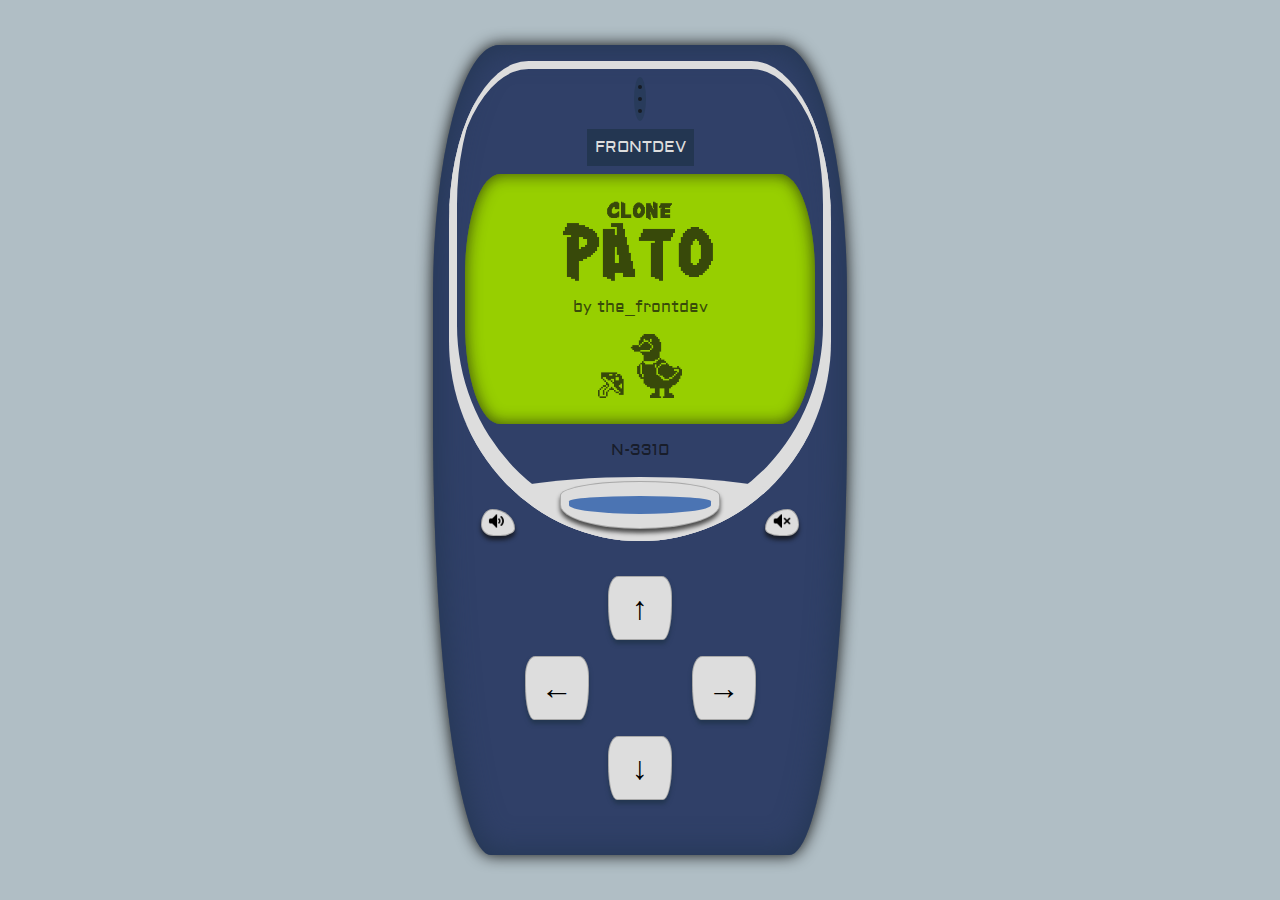
==== index.html @ 9ad909a9 "add all project to the repository" ====
<!DOCTYPE html>
<html lang="es">
<head>
  <meta charset="UTF-8">
  <meta name="viewport" content="width=device-width, initial-scale=1.0">
  <title>Clone PATO</title>
  <link rel="stylesheet" href="style.css">
  <script src="main.js" defer></script>
</head>
<body>
  <div class="container">
    <div class="frame">
      <div class="top">
        <div class="speaker">
          <div class="hole"></div>
          <div class="hole"></div>
          <div class="hole"></div>
        </div>
        <div class="logo">FRONTDEV</div>
        <div class="screen">
          <div class="home">
            <img id="game-name" src="./assets/clone_pato.png" alt="Clone Pato">
            <p>by the_frontdev</p>
            <img id="game-img" src="./assets/clone_pato_img.png" alt="clone pato">
          </div>
          <div class="difficulty hidden">
            <img id="game-name" src="./assets/clone_pato.png" alt="Clone Pato">
            <p>Elige la dificultad</p>
            <div class="difficulty-item selected" data-difficulty="500">Toy Chiquito</div>
            <div class="difficulty-item" data-difficulty="350">Lo jugué de niño</div>
            <div class="difficulty-item" data-difficulty="200">Soy un pato</div>
          </div>
          <div class="game hidden">
            <div class="game-details">
              <p class="score">Score: <span id="score">0</span></p>
              <p class="high-score">High Score: <span id="high-score">0</span></p>
            </div>
            <div class="play-board">
            </div>
          </div>
          <div class="game-over hidden">
            <img src="./assets/skull.svg" alt="Game Over">
            <p class="game-over-title">GAME OVER</p>
            <p class="game-over-score">Tu puntuación fue: <span id="go-score"></span></p>
          </div>
        </div>
        <p id="model">N-3310</p>
        <div class="oval">
          <button class="key" data-key="Enter">
            <div id="enter-symbol"></div>
          </button>
        </div>
      </div>
      <div class="sound-buttons">
        <button id="sound-on">
          <img src="./assets/icons8-voice-48.png" alt="sound-on">
        </button>
        <button id="sound-off">
          <img src="./assets/icons8-sound-off-48.png" alt="sound-off">
        </button>
      </div>
      <div class="bottom">
        <div class="buttons">
          <button class="key" data-key="ArrowUp">&#8593;</button>
          <div class="left-right">
            <button class="key" data-key="ArrowLeft">&#8592;</button>
            <button class="key" data-key="ArrowRight">&#8594;</button>
          </div>
          <button class="key" data-key="ArrowDown">&#8595;</button>
        </div>
      </div>
    </div>
  </div>
  <div id="difficulty" data-delay="500" style="display:none;"></div>
</body>
</html>
---- style.css ----
@import url('https://fonts.googleapis.com/css2?family=Aldrich&display=swap');

:root {
  --general-bg: #0e0e0e;
  --blue-nokia: #304068;
  --blue-nokia-shadow: #233651;
  --blue-nokia-dark: #283b5b;
  --gray: #DDDDDD;
  --screen: #97CF00;
  --duck1L: url('./assets/duckL.svg');
  --duck1R: url('./assets/duckR.svg');
  --duck2L: url('./assets/duck2L.svg');
  --duck2R: url('./assets/duck2R.svg');
  --duck3L: url('./assets/duck3L.svg');
  --duck3R: url('./assets/duck3R.svg');
  --duck4L: url('./assets/duck4L.svg');
  --duck4R: url('./assets/duck4R.svg');
  --duck5L: url('./assets/duck5L.svg');
  --duck5R: url('./assets/duck5R.svg');
}

body {
  margin: 0;
  background: #b0bec5;
  font-family: 'Aldrich';
  color: #0E0E0EB3;
}

.container {
  width: 100%;
  height: 100dvh;
  display: flex;
  justify-content: center;
  align-items: center;
  .frame {
    width: max-content;
    height: 90svh;
    box-sizing: border-box;
    background: var(--blue-nokia);
    padding: 1rem;
    border-radius: 16% 16% 14% 14% / 31% 31% 54% 54%;
    box-shadow: 0 0 2rem var(--blue-nokia-shadow) inset, 0 0 1rem var(--general-bg);
    .top {
      height: 30rem;
      padding: 1rem 1rem 0;
      display: flex;
      flex-direction: column;
      justify-content: flex-start;
      align-items: center;
      border-radius: 25% 25% 60% 60% / 40% 40% 50% 50%;
      box-shadow: 0 0.5rem 0 var(--gray) inset, -0.5rem -1rem 0 var(--gray) inset, 0.5rem -1rem 0 var(--gray) inset;
      box-sizing: border-box;
      overflow: hidden;
      .speaker {
        display: flex;
        flex-direction: column;
        background: var(--blue-nokia-dark);
        border-radius: 50%;
        padding: 0.25rem 0;
        .hole {
          width: 0.25rem;
          height: 0.25rem;
          border-radius: 50%;
          margin: 0.25rem;
          background: #0E0E0EB3;
        }
      }
      .logo {
        padding: 0.5rem;
        margin: 0.5rem 0;
        background: var(--blue-nokia-shadow);
        color: var(--gray);
      }
      .screen {
        width: 350px;
        height: 250px;
        background: var(--screen);
        box-sizing: border-box;
        border-radius: 10% / 40%;
        box-shadow: 0 0 1rem #0E0E0EB3 inset;
        overflow: hidden;
        .home, .difficulty, .game, .game-over {
          width: 100%;
          height: 100%;
          box-sizing: border-box;
          display: flex;
          flex-direction: column;
          justify-content: center;
          align-items: center;
          &.hidden {
            display: none;
          }
        }
        .home {
          #game-name {
            height: 5rem;
          }
          #game-img {
            height: 4rem;
          }
        }
        .difficulty {
          #game-name {
            height: 4rem;
          }
          .difficulty-item {
            margin: 0.25rem 0;
            &.selected::before {
              content: "\2192";
              margin-right: 0.5rem;
            }
          }
        }
        .game {
          width: 90%;
          border: 1px solid #0E0E0EB3;
          margin: 0 auto;
          .game-details {
            box-sizing: border-box;
            width: 100%;
            font-size: 0.75rem;
            font-weight: 500;
            padding: 0 2rem;
            display: flex;
            justify-content: space-between;
            border-bottom: 2px solid #0E0E0EB3;
          }
          .play-board {
            width: 100%;
            height: 100%;
            box-sizing: border-box;
            display: grid;
            grid-template: repeat(20, 1fr) / repeat(30, 1fr);

            .duck {
              background: url('./assets/duck1L.svg') no-repeat center center/contain;
            }

            .food {
              background: url('./assets/hongo.svg') no-repeat center center/contain;
            }
          }
        }
      }
      .oval {
        width: 100%;
        height: 4rem;
        border-radius: 50%;
        background: var(--gray);
        display: flex;
        justify-content: center;
        align-items: flex-start;
        padding-top: 0.25rem;
        box-sizing: border-box;
        .key {
          width: 10rem;
          height: 3rem;
          border-radius: 50% 50% 50% 50% / 30% 30% 50% 50%;
          border: 1px solid #0E0E0E40;
          box-shadow: 0 0.25rem 0.25rem #0E0E0EB3;
          background: var(--gray);
          padding: 0.5rem;
          box-sizing: border-box;
          cursor: pointer;
          #enter-symbol {
            width: 100%;
            height: 60%;
            background: #0d47a1b3;
            box-sizing: border-box;
            border-radius: 50% 50% 50% 50% / 30% 30% 50% 50%;
          }
        }
      }
    }
    .sound-buttons {
      width: 100%;
      display: flex;
      justify-content: space-between;
      box-sizing: border-box;
      margin-top: -2rem;
      padding: 0 2rem;
      #sound-on, #sound-off {
        background: var(--gray);
        border: 1px solid #0E0E0E40;
        box-shadow: 0 0.25rem 0.25rem #0E0E0EB3;
        &>img {
          width: 1.25rem;
        }
      }
      #sound-on {
        border-radius: 33% 67% 43% 36% / 58% 72% 28% 42%;
      }
      #sound-off {
        border-radius: 67% 33% 36% 43% / 72% 58% 42% 28%;
      }
    }
    .bottom {
      height: auto;
      width: 100%;
      padding: 2.5rem 1.5rem;
      box-sizing: border-box;
      .buttons {
        display: flex;
        flex-direction: column;
        justify-content: center;
        align-items: center;
        .key {
          padding: 0.5rem;
          font-size: 2rem;
          font-weight: bold;
          width: 4rem;
          height: 4rem;
          border: 1px solid #0E0E0E40;
          background: var(--gray);
          border-radius: 16% 16% 14% 14% / 31% 31% 54% 54%;
          box-shadow: 0 0.25rem 0.25rem var(--blue-nokia-shadow);
          cursor: pointer;
        }
        .left-right {
          width: 100%;
          display: flex;
          justify-content: space-around;
          margin: 1rem 0
        }
      }
    }
  }
}
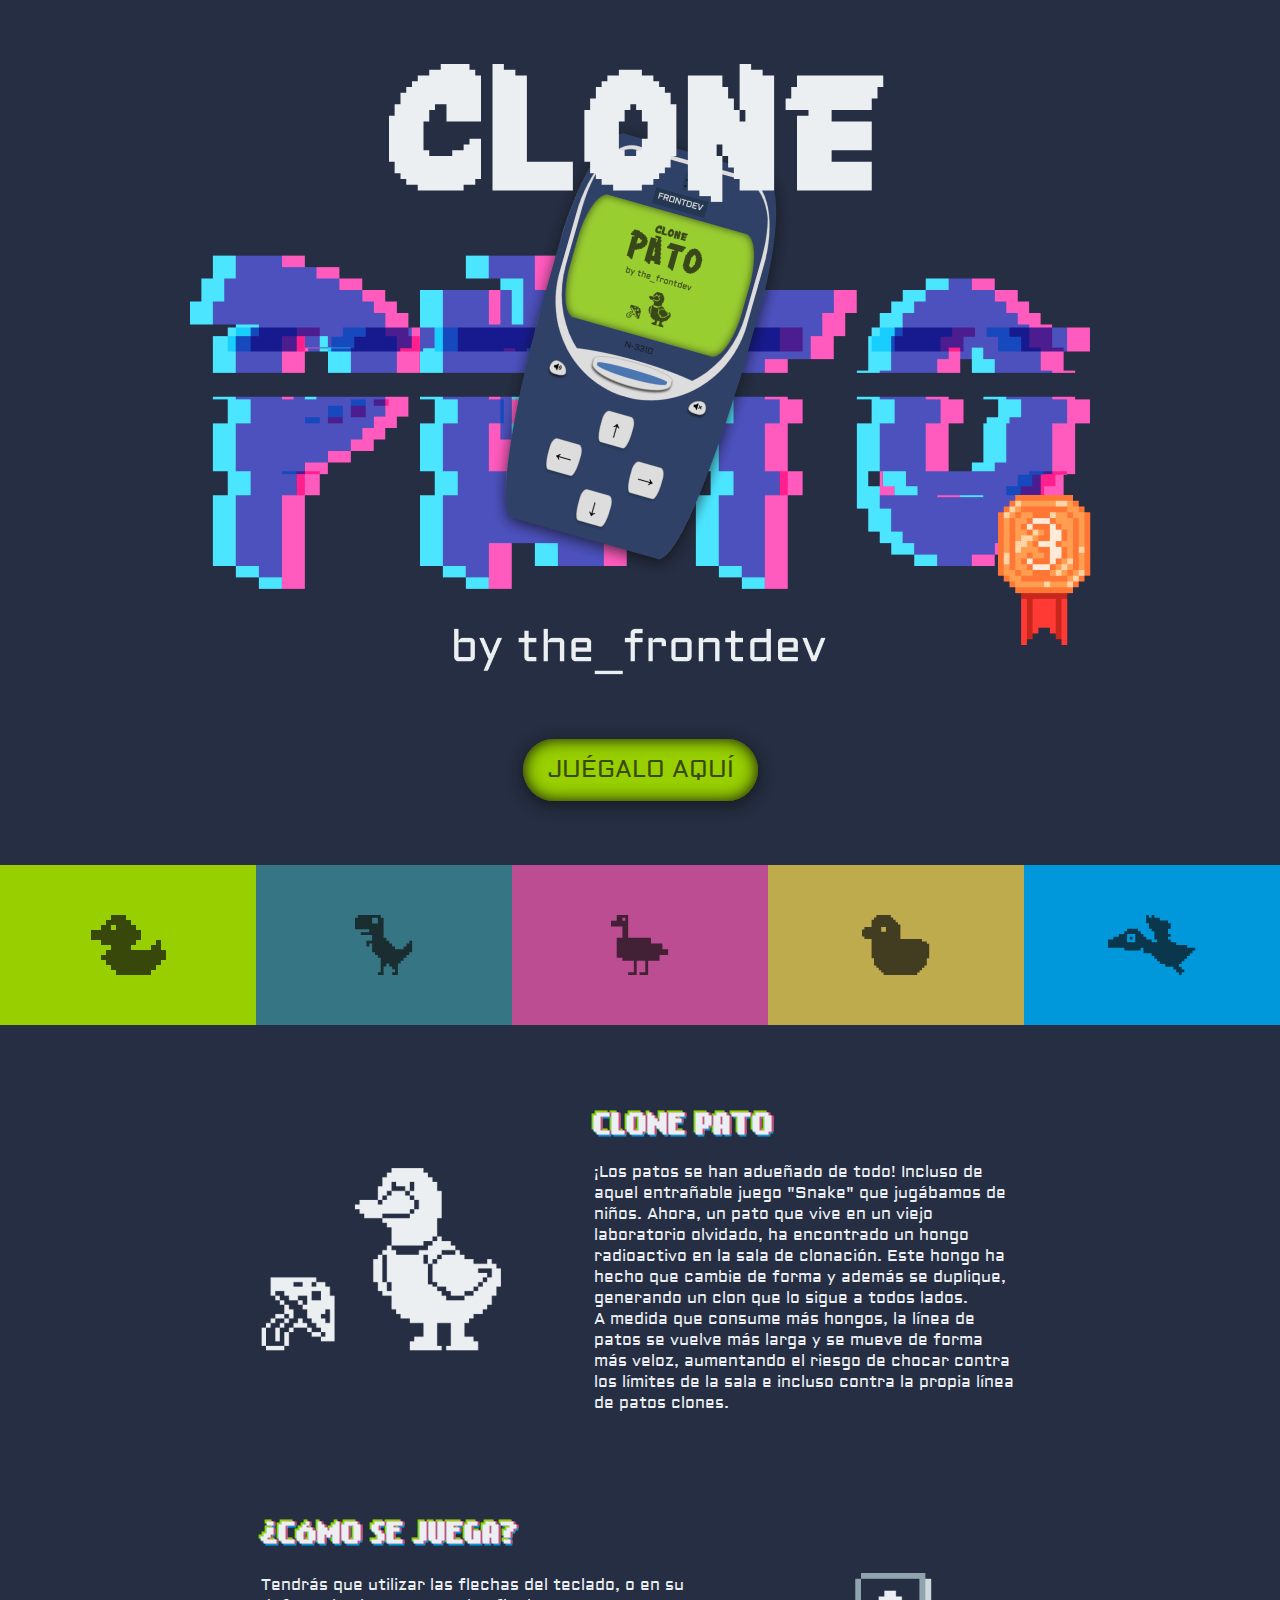
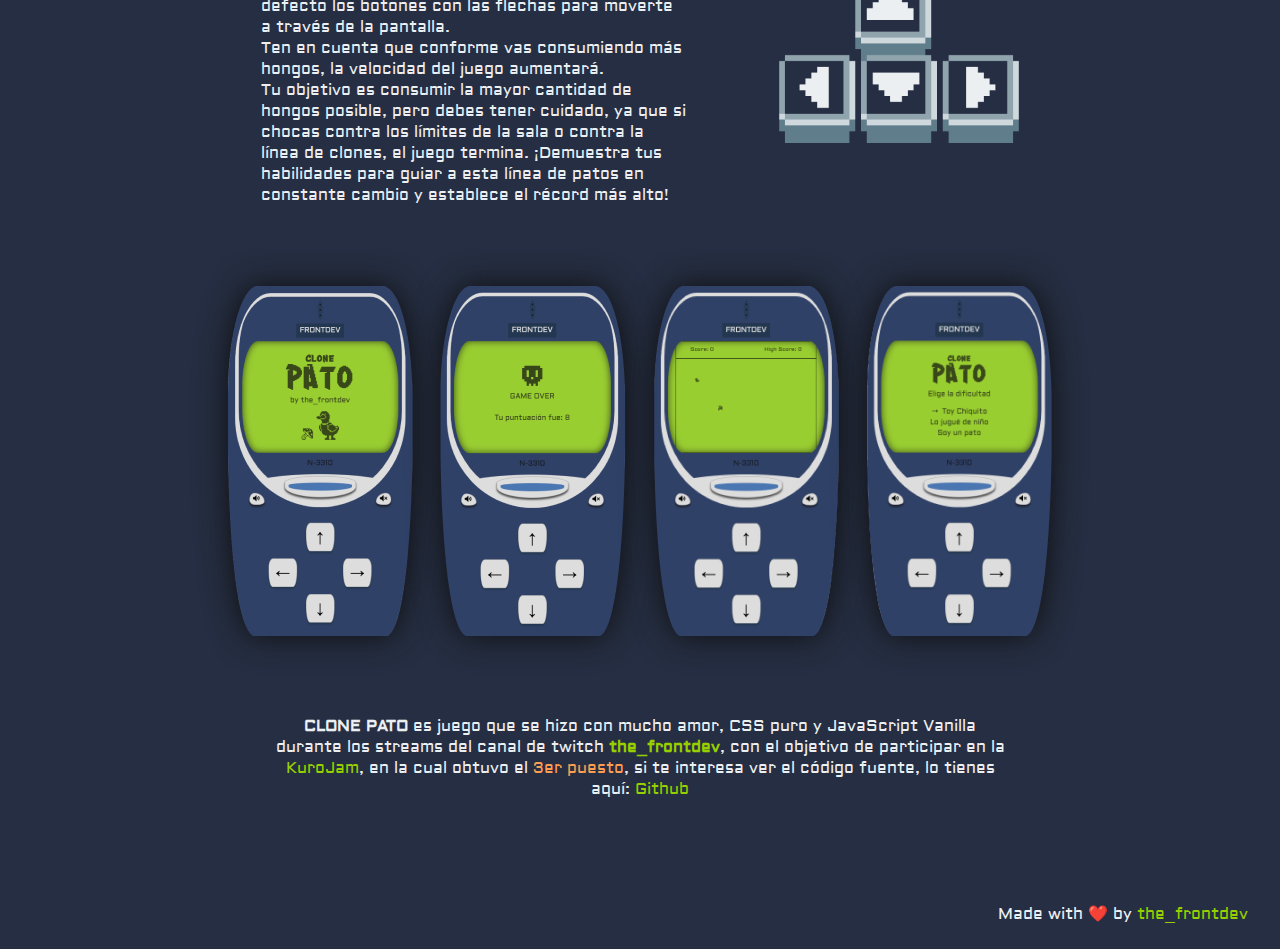
==== commit 9c04308c: "add landing" ====
--- a/index.html
+++ b/index.html
@@ -1,76 +1,84 @@
 <!DOCTYPE html>
 <html lang="es">
+
 <head>
   <meta charset="UTF-8">
   <meta name="viewport" content="width=device-width, initial-scale=1.0">
   <title>Clone PATO</title>
-  <link rel="stylesheet" href="style.css">
-  <script src="main.js" defer></script>
+  <link rel="stylesheet" href="./assets/css/style.css">
 </head>
+
 <body>
   <div class="container">
-    <div class="frame">
-      <div class="top">
-        <div class="speaker">
-          <div class="hole"></div>
-          <div class="hole"></div>
-          <div class="hole"></div>
-        </div>
-        <div class="logo">FRONTDEV</div>
-        <div class="screen">
-          <div class="home">
-            <img id="game-name" src="./assets/clone_pato.png" alt="Clone Pato">
-            <p>by the_frontdev</p>
-            <img id="game-img" src="./assets/clone_pato_img.png" alt="clone pato">
-          </div>
-          <div class="difficulty hidden">
-            <img id="game-name" src="./assets/clone_pato.png" alt="Clone Pato">
-            <p>Elige la dificultad</p>
-            <div class="difficulty-item selected" data-difficulty="500">Toy Chiquito</div>
-            <div class="difficulty-item" data-difficulty="350">Lo jugué de niño</div>
-            <div class="difficulty-item" data-difficulty="200">Soy un pato</div>
-          </div>
-          <div class="game hidden">
-            <div class="game-details">
-              <p class="score">Score: <span id="score">0</span></p>
-              <p class="high-score">High Score: <span id="high-score">0</span></p>
-            </div>
-            <div class="play-board">
-            </div>
-          </div>
-          <div class="game-over hidden">
-            <img src="./assets/skull.svg" alt="Game Over">
-            <p class="game-over-title">GAME OVER</p>
-            <p class="game-over-score">Tu puntuación fue: <span id="go-score"></span></p>
-          </div>
-        </div>
-        <p id="model">N-3310</p>
-        <div class="oval">
-          <button class="key" data-key="Enter">
-            <div id="enter-symbol"></div>
-          </button>
-        </div>
-      </div>
-      <div class="sound-buttons">
-        <button id="sound-on">
-          <img src="./assets/icons8-voice-48.png" alt="sound-on">
-        </button>
-        <button id="sound-off">
-          <img src="./assets/icons8-sound-off-48.png" alt="sound-off">
-        </button>
-      </div>
-      <div class="bottom">
-        <div class="buttons">
-          <button class="key" data-key="ArrowUp">&#8593;</button>
-          <div class="left-right">
-            <button class="key" data-key="ArrowLeft">&#8592;</button>
-            <button class="key" data-key="ArrowRight">&#8594;</button>
-          </div>
-          <button class="key" data-key="ArrowDown">&#8595;</button>
-        </div>
-      </div>
+    <img src="./assets/img/Group 164.png" alt="Clone PATO" class="hero">
+    <a href="./game.html" target="_blank" rel="noopener noreferrer" class="button">JUÉGALO AQUÍ</a>
+  </div>
+  <div class="ducks">
+    <div class="duck">
+      <img src="./assets/img/duckL.svg" alt="">
+    </div>
+    <div class="duck">
+      <img src="./assets/img/duck2L.svg" alt="">
+    </div>
+    <div class="duck">
+      <img src="./assets/img/duck3L.svg" alt="">
+    </div>
+    <div class="duck">
+      <img src="./assets/img/duck4L.svg" alt="">
+    </div>
+    <div class="duck">
+      <img src="./assets/img/duck5L.svg" alt="">
     </div>
   </div>
-  <div id="difficulty" data-delay="500" style="display:none;"></div>
+  <div class="container">
+    <section class="section">
+      <img class="game-info-img" src="./assets/img/Group 163.png" alt="Clone PATO">
+      <div class="game-info">
+        <h2 class="section-title">CLONE PATO</h2>
+        <p class="section-info">
+          ¡Los patos se han adueñado de todo! Incluso de aquel entrañable juego "Snake" que jugábamos de niños. Ahora,
+          un pato que vive en un viejo laboratorio olvidado, ha encontrado un hongo radioactivo en la sala de clonación.
+          Este hongo ha hecho que cambie de forma y además se duplique, generando un clon que lo sigue a todos lados.
+          <br>
+          A medida que consume más hongos, la línea de patos se vuelve más larga y se mueve de forma más veloz,
+          aumentando el riesgo de chocar contra los límites de la sala e incluso contra la propia línea de patos clones.
+        </p>
+      </div>
+    </section>
+    <section class="section">
+      <div class="how-to-play">
+        <h3 class="section-title">¿CÓMO SE JUEGA?</h3>
+        <p class="section-info">
+          Tendrás que utilizar las flechas del teclado, o en su defecto los botones con las flechas para moverte a
+          través de la pantalla.
+          <br>
+          Ten en cuenta que conforme vas consumiendo más hongos, la velocidad del juego aumentará.
+          <br>
+          Tu objetivo es consumir la mayor cantidad de hongos posible, pero debes tener cuidado, ya que si chocas contra
+          los límites de la sala o contra la línea de clones, el juego termina. ¡Demuestra tus habilidades para guiar a
+          esta línea de patos en constante cambio y establece el récord más alto!
+        </p>
+      </div>
+      <img class="how-to-play-img" src="./assets/img/Vector.png">
+    </section>
+    <div class="screens">
+      <img src="./assets/img/Mask group.png" alt="Splash screen" class="screen">
+      <img src="./assets/img/Mask group-1.png" alt="Difficulty screen" class="screen">
+      <img src="./assets/img/Mask group-2.png" alt="Game screen" class="screen">
+      <img src="./assets/img/Mask group-3.png" alt="Game over screen" class="screen">
+    </div>
+    <p class="info">
+      <strong>CLONE PATO</strong> es juego que se hizo con mucho amor, CSS puro y JavaScript Vanilla durante los streams
+      del canal de twitch <a href="https://twitch.tv/the_frontdev" target="_blank"
+        rel="noopener noreferrer"><strong>the_frontdev</strong></a>, con el objetivo de participar en la <a
+        href="https://kurojam.com" target="_blank" rel="noopener noreferrer">KuroJam</a>, en la cual obtuvo el <span>3er
+        puesto</span>, si te interesa ver el código fuente, lo tienes aquí: <a
+        href="https://github.com/the-frondev/clone-suck" target="_blank" rel="noopener noreferrer">Github</a>
+    </p>
+  </div>
+  <footer>
+    <p>Made with ❤️ by <a href="https://thefront.dev" target="_blank" rel="noopener noreferrer">the_frontdev</a></p>
+  </footer>
 </body>
+
 </html>--- a/assets/css/style.css
+++ b/assets/css/style.css
@@ -0,0 +1,154 @@
+@import url('https://fonts.googleapis.com/css2?family=Aldrich&display=swap');
+@font-face {
+  font-family: 'Nokia';
+  src: url('/assets/nokiafc22.ttf');
+}
+:root {
+  --bg: #252E42;
+  --green: #97CF00;
+  --green-blue: #367684;
+  --pink: #BD4D93;
+  --yellow: #BDAB4D;
+  --blue: #0098DA;
+  --light: #ECEFF1;
+  --dark: #0E0E0E;
+  --dark70: #0E0E0EB3;
+  --bronze: #FF9D51;
+}
+
+body {
+  background: var(--bg);
+  margin: 0;
+}
+.container {
+  width: 95dvw;
+  display: flex;
+  flex-direction: column;
+  margin: auto;
+  align-items: center;
+  box-sizing: border-box;
+  padding: 4rem 0;
+  
+  .button {
+    font-family: 'Aldrich', sans-serif;
+    font-size: 1.5rem;
+    text-decoration: none;
+    color: var(--dark70);
+    background: var(--green);
+    border-radius: 2rem;
+    padding: 1rem 1.5rem;
+    margin: 4rem 0 0;
+    box-sizing: border-box;
+    box-shadow: 0 0 1rem var(--dark) inset, 0 0.25rem 1rem var(--dark70);
+  }
+  .section {
+    display: flex;
+    justify-content: space-around;
+    align-items: center;
+    width: 70%;
+    box-sizing: border-box;
+    &:first-child {
+      margin-bottom: 4rem;
+    }
+    .game-info-img, .how-to-play-img {
+      width: 15rem;
+      height: fit-content;
+    }
+    .game-info, .how-to-play {
+      width: 50%;
+      height: auto;
+      box-sizing: border-box;
+    }
+    .game-info-img, .how-to-play {
+      order: 1;
+    }
+    .game-info, .how-to-play-img {
+      order: 2;
+    }
+    .section-title {
+      font-family: 'Nokia', sans-serif;
+      font-size: 1.5rem;
+      color: var(--light);
+      text-shadow: 0.125rem 0 0 var(--pink),
+      -0.125rem -0.125rem 0 var(--green),
+      0.125rem 0.125rem 0 var(--blue);;
+    }
+    .section-info {
+      font-family: 'Aldrich', sans-serif;
+      font-size: 1rem;
+      color: var(--light);
+    }
+  }
+  .screens {
+    width: 70%;
+    display: flex;
+    justify-content: space-around;
+    box-sizing: border-box;
+    margin: 4rem 0;
+    .screen {
+      filter: drop-shadow(0 0 1rem var(--dark));
+    }
+  }
+  .info {
+    width: 60%;
+    font-family: 'Aldrich', sans-serif;
+    font-size: 1rem;
+    color: var(--light);
+    text-align: center;
+    &>a {
+      text-decoration: none;
+      color: var(--green);
+    }
+    &>span {
+      color: var(--bronze);
+    }
+  }
+  .duck-glitch {
+    width: 17rem;
+    height: 12.5rem;
+    box-sizing: border-box;
+    
+  }
+}
+.ducks {
+  width: 100%;
+  display: flex;
+  justify-content: space-between;
+  box-sizing: border-box;
+  .duck {
+    height: 10rem;
+    width: 20%;
+    box-sizing: border-box;
+    display: flex;
+    justify-content: center;
+    align-items: center;
+    &:first-child {
+      background: var(--green);
+    }
+    &:nth-child(2) {
+      background: var(--green-blue);
+    }
+    &:nth-child(3) {
+      background: var(--pink);
+    }
+    &:nth-child(4) {
+      background: var(--yellow);
+    }
+    &:last-child {
+      background: var(--blue);
+    }
+  }
+}
+footer {
+  padding: 0.5rem 2rem;
+  & p {
+    font-family: 'Aldrich', sans-serif;
+    font-size: 1rem;
+    color: var(--light);
+    text-align: right;
+    & a {
+      text-decoration: none;
+      color: var(--green);
+    }
+  }
+}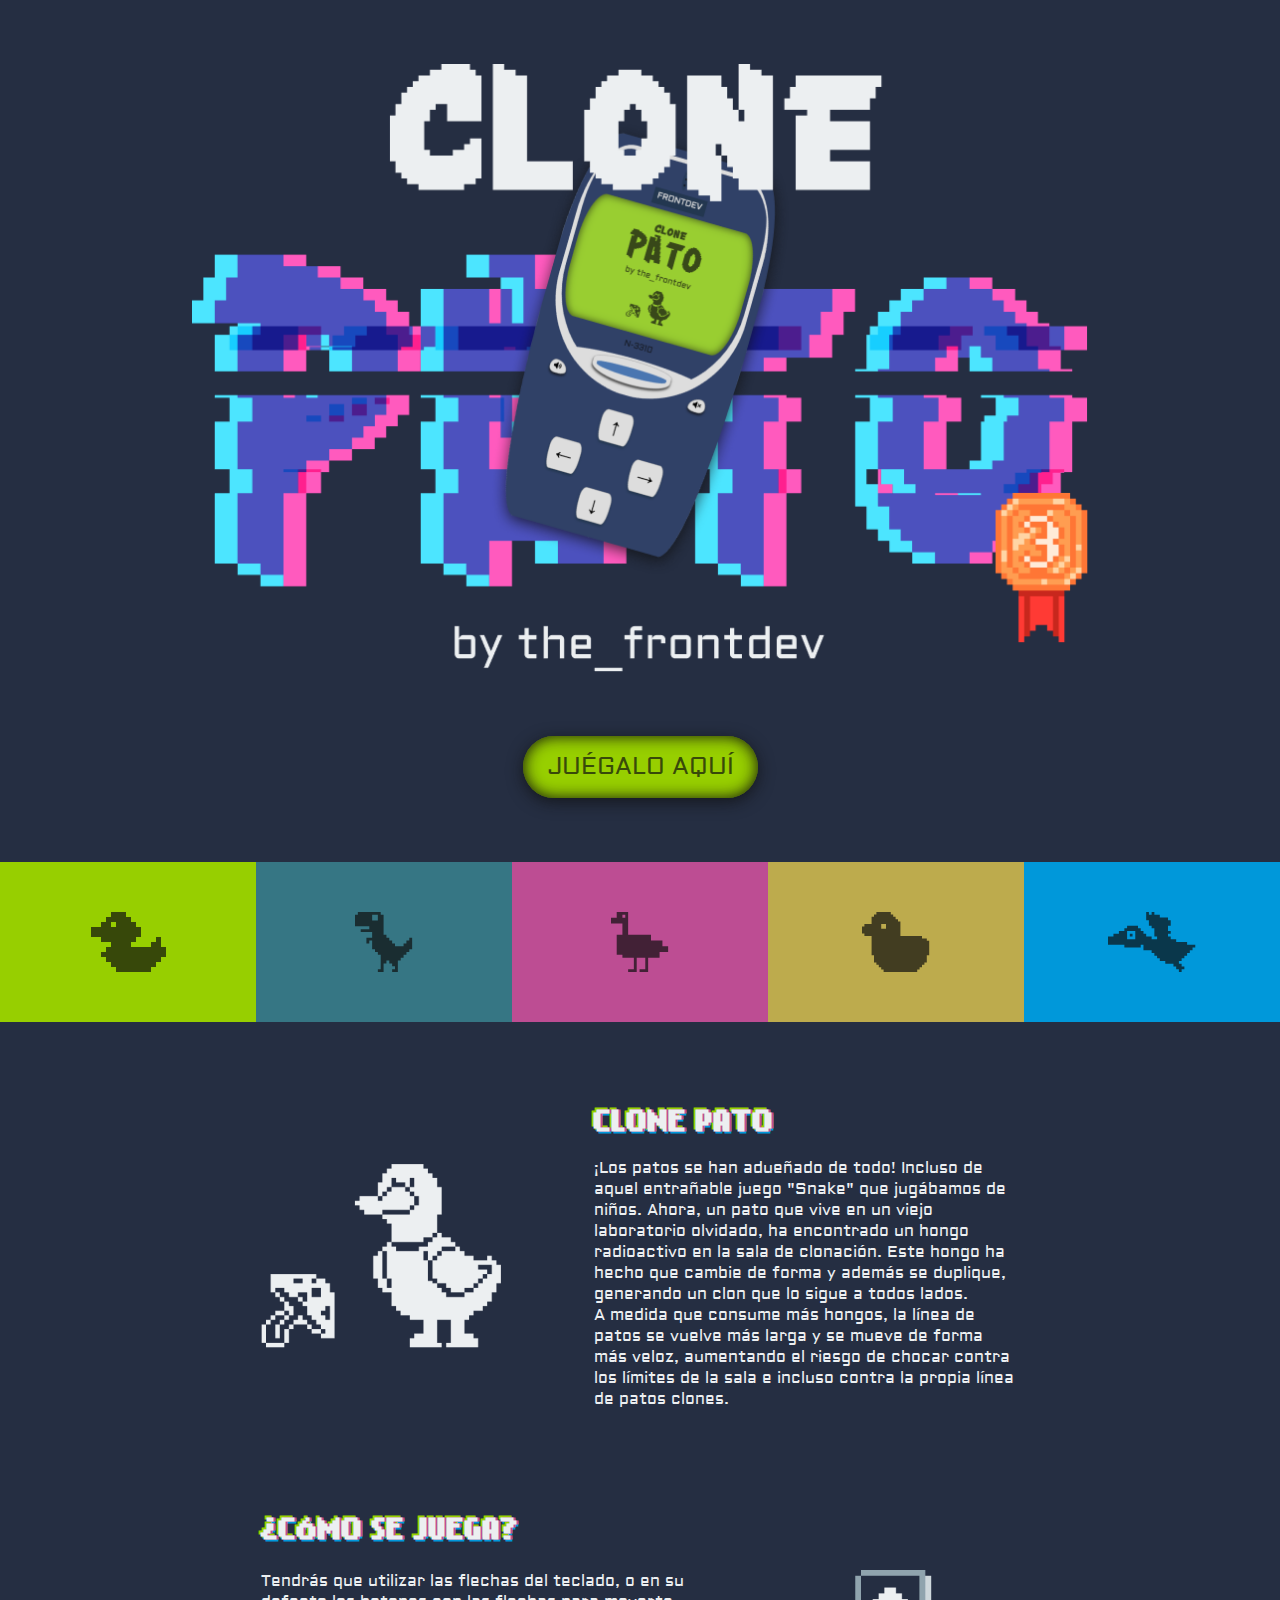
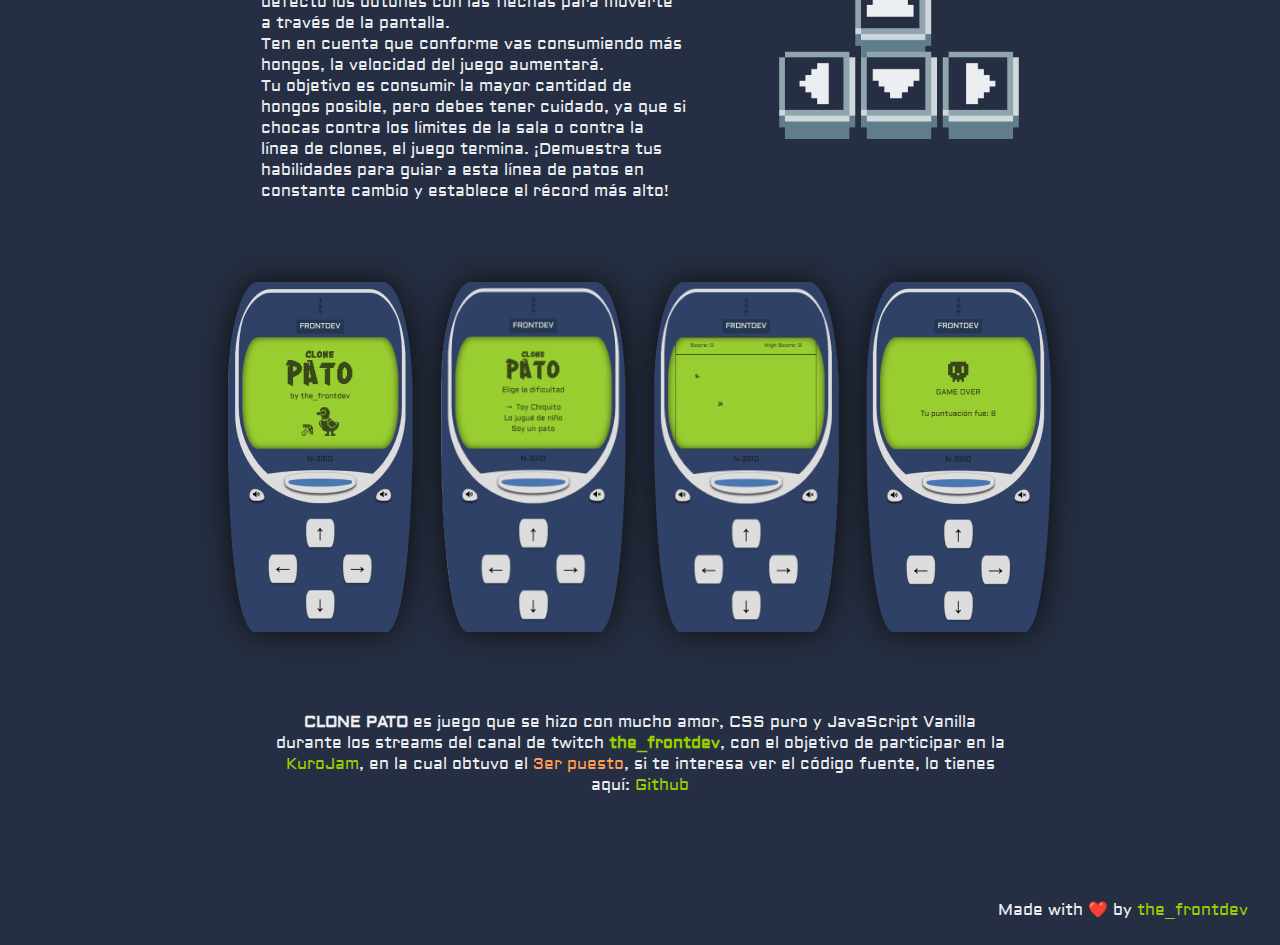
==== commit 1ba2123a: "fix screen images order" ====
--- a/index.html
+++ b/index.html
@@ -63,9 +63,9 @@
     </section>
     <div class="screens">
       <img src="./assets/img/Mask group.png" alt="Splash screen" class="screen">
-      <img src="./assets/img/Mask group-1.png" alt="Difficulty screen" class="screen">
+      <img src="./assets/img/Mask group-3.png" alt="Difficulty screen" class="screen">
       <img src="./assets/img/Mask group-2.png" alt="Game screen" class="screen">
-      <img src="./assets/img/Mask group-3.png" alt="Game over screen" class="screen">
+      <img src="./assets/img/Mask group-1.png" alt="Game over screen" class="screen">
     </div>
     <p class="info">
       <strong>CLONE PATO</strong> es juego que se hizo con mucho amor, CSS puro y JavaScript Vanilla durante los streams
--- a/assets/css/style.css
+++ b/assets/css/style.css
@@ -28,6 +28,10 @@
   align-items: center;
   box-sizing: border-box;
   padding: 4rem 0;
+
+  .hero {
+    width: min(100%, 56rem);
+  }
   
   .button {
     font-family: 'Aldrich', sans-serif;
@@ -60,10 +64,10 @@
       box-sizing: border-box;
     }
     .game-info-img, .how-to-play {
+      order: 0;
+    }
+    .game-info, .how-to-play-img {
       order: 1;
-    }
-    .game-info, .how-to-play-img {
-      order: 2;
     }
     .section-title {
       font-family: 'Nokia', sans-serif;
@@ -95,11 +99,11 @@
     font-size: 1rem;
     color: var(--light);
     text-align: center;
-    &>a {
+    & a {
       text-decoration: none;
       color: var(--green);
     }
-    &>span {
+    & span {
       color: var(--bronze);
     }
   }
@@ -151,4 +155,47 @@
       color: var(--green);
     }
   }
+}
+
+@media screen and (max-width: 768px) {
+  .container {
+    .section {
+      width: 90%;
+      flex-direction: column;
+      .game-info-img {
+        order: 1;
+      }
+      .game-info {
+        order: 0;
+      }
+      .game-info, .how-to-play {
+        width: 100%;
+      }
+    }
+    .screens {
+      overflow: hidden;
+      height: 21rem;
+      justify-content: center;
+      align-items: center;
+      width: 90%;
+      margin: 2rem auto;
+      .screen {
+        width: 7.5rem;
+        margin: 0 1rem;
+        animation: slide 8s ease-in-out infinite;
+      }
+    }
+  }
+}
+
+@keyframes slide {
+  0% {
+    transform: translateX(120%);
+  }
+  50% {
+    transform: translateX(-120%);
+  }
+  100% {
+    transform: translateX(120%);
+  }
 }